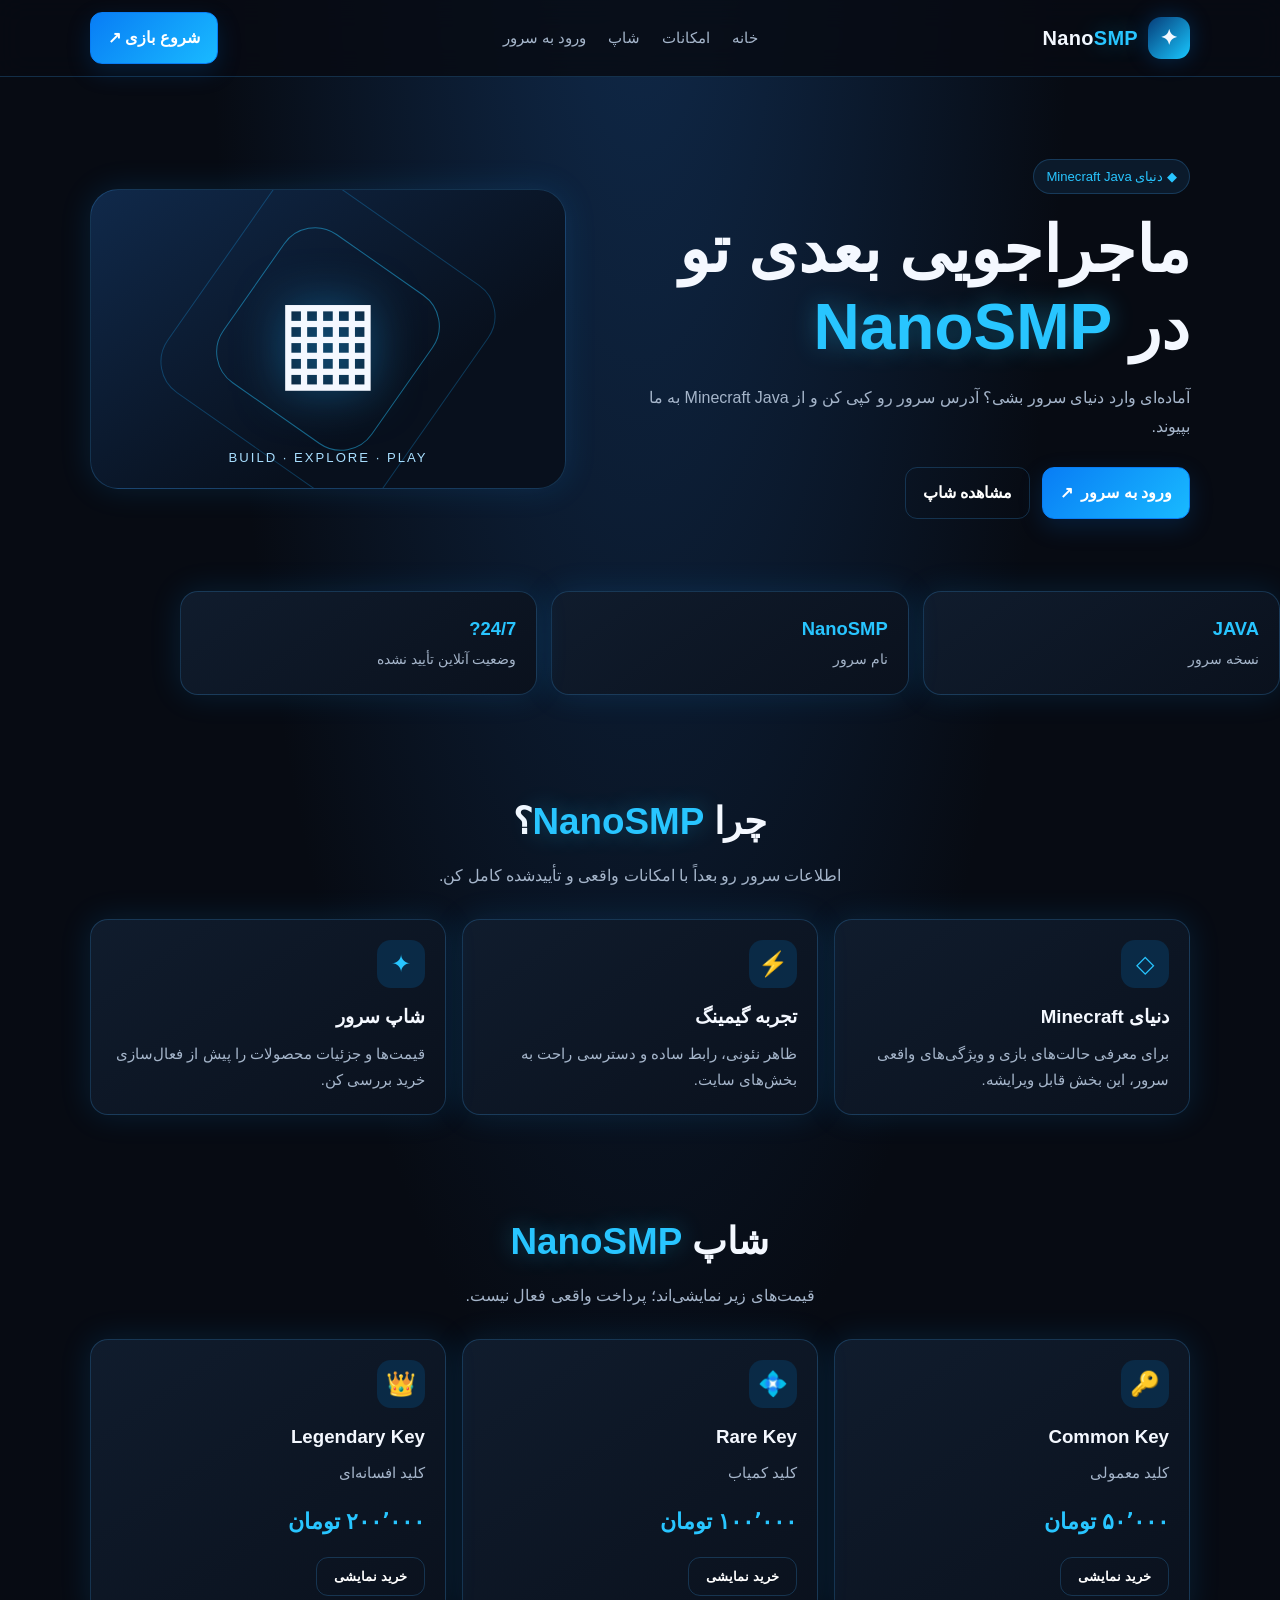
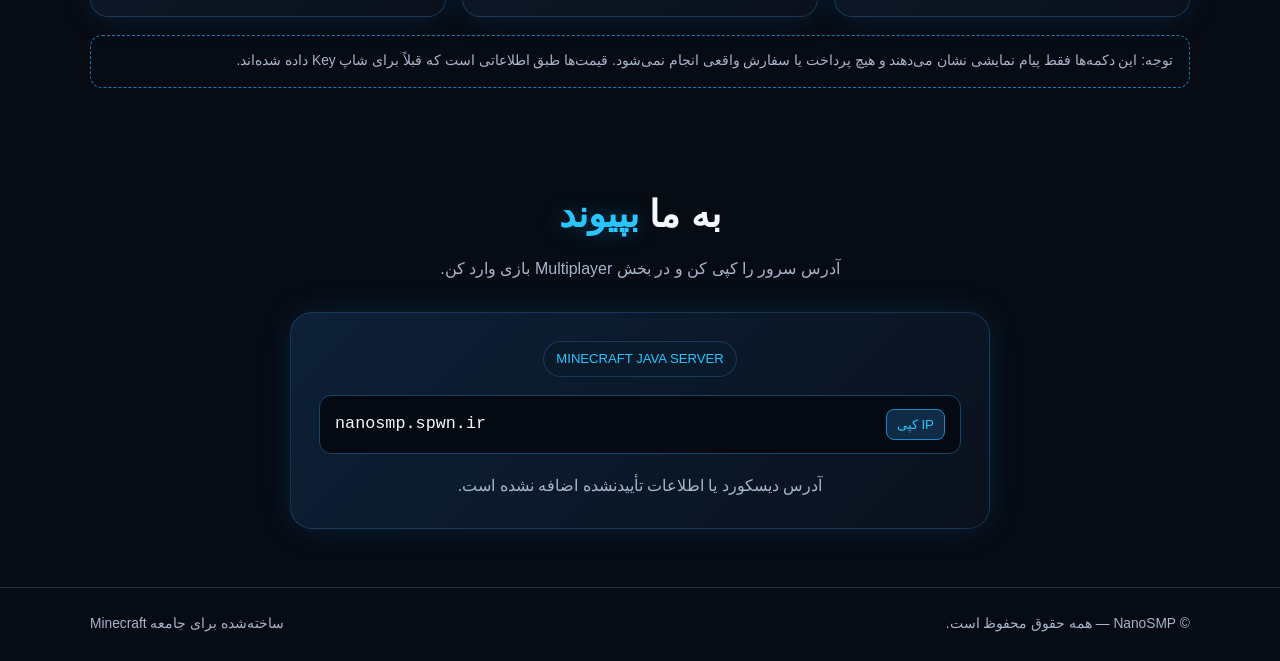
==== nanosmp-neon-index-1.html @ 0f8dd574 "Add files via upload" ====
<!doctype html>
<html lang="fa" dir="rtl">
<head>
  <meta charset="utf-8">
  <meta name="viewport" content="width=device-width, initial-scale=1">
  <meta name="theme-color" content="#080d18">
  <title>NanoSMP | Minecraft Server</title>
  <meta name="description" content="وب‌سایت رسمی سرور Minecraft NanoSMP">
  <!-- اگر کد تأیید Google Search Console در نسخه قبلی است، آن را از نسخه قبلی حفظ کن. -->
  <style>
    :root{--bg:#070b13;--panel:#0d1524;--panel2:#101d30;--cyan:#28c5ff;--blue:#087df5;--text:#f4f8ff;--muted:#a5b5ca;--line:rgba(67,174,255,.22);--glow:0 0 32px rgba(20,157,255,.14)}
    *{box-sizing:border-box}
    html{scroll-behavior:smooth}
    body{margin:0;background:radial-gradient(ellipse at 50% -10%,#102b4d 0,transparent 48%),var(--bg);color:var(--text);font-family:Tahoma,Arial,sans-serif;line-height:1.8}
    a{color:inherit;text-decoration:none}
    .wrap{width:min(1100px,92%);margin:auto}
    header{position:sticky;top:0;z-index:10;background:rgba(7,11,19,.86);backdrop-filter:blur(14px);border-bottom:1px solid var(--line)}
    nav{display:flex;align-items:center;justify-content:space-between;gap:18px;min-height:76px}
    .brand{display:flex;align-items:center;gap:10px;font-weight:900;font-size:1.25rem;letter-spacing:.3px}
    .logo{display:grid;place-items:center;width:42px;height:42px;border-radius:13px;background:linear-gradient(135deg,#073d79,#18c7ff);box-shadow:0 0 22px #087df544;font-size:1.3rem}
    .links{display:flex;align-items:center;gap:22px;color:var(--muted);font-size:.92rem}
    .links a:hover{color:var(--cyan)}
    .btn{display:inline-flex;align-items:center;justify-content:center;gap:8px;border:1px solid var(--blue);border-radius:12px;padding:11px 17px;font-weight:800;cursor:pointer;transition:.2s;background:linear-gradient(135deg,#087df5,#19baff);color:white;box-shadow:0 8px 24px #087df52b}
    .btn:hover{transform:translateY(-2px);filter:brightness(1.12)}
    .btn.alt{background:transparent;box-shadow:none;border-color:var(--line)}
    .hero{padding:76px 0 62px;display:grid;grid-template-columns:1.1fr .9fr;align-items:center;gap:42px;min-height:510px}
    .eyebrow{display:inline-flex;align-items:center;gap:8px;border:1px solid var(--line);border-radius:999px;padding:5px 12px;color:var(--cyan);font-size:.82rem;background:#0b1a2b}
    h1{font-size:clamp(2.3rem,5vw,4.4rem);line-height:1.2;margin:18px 0}
    .neon{color:var(--cyan);text-shadow:0 0 24px #28c5ff55}
    .lead{color:var(--muted);max-width:580px;margin:0 0 25px}
    .actions{display:flex;flex-wrap:wrap;gap:12px}
    .scene{min-height:300px;position:relative;display:grid;place-items:center;border:1px solid var(--line);border-radius:28px;overflow:hidden;background:linear-gradient(145deg,#10294a,#08101d 68%);box-shadow:var(--glow)}
    .scene:before,.scene:after{content:"";position:absolute;border:1px solid #1daeff44;transform:rotate(35deg);width:260px;height:260px;border-radius:38px}
    .scene:after{width:180px;height:180px;transform:rotate(35deg);border-color:#28c5ff77}
    .cube{font-size:7rem;filter:drop-shadow(0 0 24px #1baeff88);z-index:1;animation:float 4s ease-in-out infinite}
    .scene-label{position:absolute;bottom:18px;left:18px;right:18px;text-align:center;color:#a9dfff;font-size:.82rem;letter-spacing:2px}
    @keyframes float{50%{transform:translateY(-10px)}}
    .stats{display:grid;grid-template-columns:repeat(3,1fr);gap:14px;margin:4px 0 58px}
    .stat,.card{background:linear-gradient(145deg,#101c2d,#0a111d);border:1px solid var(--line);border-radius:18px;padding:20px;box-shadow:var(--glow)}
    .stat strong{display:block;color:var(--cyan);font-size:1.15rem}
    .stat span{font-size:.85rem;color:var(--muted)}
    section{padding:36px 0 58px}
    .section-head{text-align:center;margin:0 auto 28px;max-width:650px}
    .section-head h2{font-size:clamp(1.6rem,3vw,2.3rem);margin:0 0 7px}
    .section-head p{color:var(--muted);margin:0}
    .grid{display:grid;grid-template-columns:repeat(3,1fr);gap:16px}
    .card .icon{width:48px;height:48px;display:grid;place-items:center;border-radius:14px;background:#0a2a46;color:var(--cyan);font-size:1.5rem;margin-bottom:12px}
    .card h3{margin:0 0 7px}
    .card p{margin:0;color:var(--muted);font-size:.92rem}
    .price{font-size:1.4rem;color:var(--cyan);font-weight:900;margin:15px 0}
    .note{margin-top:18px;padding:13px 16px;border:1px dashed #1979b9;border-radius:12px;color:var(--muted);font-size:.86rem}
    .server-box{max-width:700px;margin:auto;text-align:center;background:linear-gradient(135deg,#0d2037,#0a111d);border:1px solid var(--line);border-radius:22px;padding:28px;box-shadow:var(--glow)}
    .ip{direction:ltr;display:flex;align-items:center;justify-content:space-between;gap:12px;margin:18px 0;padding:13px 15px;background:#050a12;border:1px solid #17456a;border-radius:12px;font-family:monospace;font-size:1.05rem}
    .ip button{background:#102b45;border:1px solid #1c8ac8;color:var(--cyan);border-radius:8px;padding:7px 10px;cursor:pointer}
    footer{border-top:1px solid var(--line);padding:24px 0;color:var(--muted);font-size:.86rem}
    .footer-row{display:flex;justify-content:space-between;gap:14px;flex-wrap:wrap}
    #toast{position:fixed;bottom:20px;left:50%;transform:translateX(-50%);background:#102b45;border:1px solid #28c5ff;color:white;border-radius:10px;padding:9px 15px;opacity:0;pointer-events:none;transition:.2s}
    #toast.show{opacity:1}
    @media(max-width:760px){.links{gap:12px;font-size:.82rem}.nav-cta{display:none}.hero{grid-template-columns:1fr;padding-top:48px;gap:26px}.scene{min-height:230px}.grid{grid-template-columns:1fr}.stats{gap:8px}.stat{padding:13px 10px;text-align:center}.stat span{font-size:.76rem}.ip{font-size:.9rem}}
    @media(max-width:430px){.links a:nth-child(2){display:none}.brand{font-size:1.05rem}.hero{padding-top:35px}}
  </style>
</head>
<body>
<header>
  <nav class="wrap" aria-label="منوی اصلی">
    <a class="brand" href="#home"><span class="logo">✦</span><span>Nano<span class="neon">SMP</span></span></a>
    <div class="links">
      <a href="#home">خانه</a><a href="#features">امکانات</a><a href="#shop">شاپ</a><a href="#join">ورود به سرور</a>
    </div>
    <a class="btn nav-cta" href="#join">شروع بازی ↗</a>
  </nav>
</header>

<main id="home">
  <div class="wrap hero">
    <div>
      <span class="eyebrow">◆ دنیای Minecraft Java</span>
      <h1>ماجراجویی بعدی تو<br>در <span class="neon">NanoSMP</span></h1>
      <p class="lead">آماده‌ای وارد دنیای سرور بشی؟ آدرس سرور رو کپی کن و از Minecraft Java به ما بپیوند.</p>
      <div class="actions"><a class="btn" href="#join">ورود به سرور <span>↗</span></a><a class="btn alt" href="#shop">مشاهده شاپ</a></div>
    </div>
    <div class="scene" aria-label="طرح گرافیکی مکعبی">
      <div class="cube">▦</div>
      <div class="scene-label">BUILD · EXPLORE · PLAY</div>
    </div>
  </div>

  <div class="wrap stats">
    <div class="stat"><strong>JAVA</strong><span>نسخه سرور</span></div>
    <div class="stat"><strong> NanoSMP </strong><span>نام سرور</span></div>
    <div class="stat"><strong>24/7?</strong><span>وضعیت آنلاین تأیید نشده</span></div>
  </div>

  <section id="features">
    <div class="wrap">
      <div class="section-head"><h2>چرا <span class="neon">NanoSMP</span>؟</h2><p>اطلاعات سرور رو بعداً با امکانات واقعی و تأییدشده کامل کن.</p></div>
      <div class="grid">
        <article class="card"><div class="icon">◇</div><h3>دنیای Minecraft</h3><p>برای معرفی حالت‌های بازی و ویژگی‌های واقعی سرور، این بخش قابل ویرایشه.</p></article>
        <article class="card"><div class="icon">⚡</div><h3>تجربه گیمینگ</h3><p>ظاهر نئونی، رابط ساده و دسترسی راحت به بخش‌های سایت.</p></article>
        <article class="card"><div class="icon">✦</div><h3>شاپ سرور</h3><p>قیمت‌ها و جزئیات محصولات را پیش از فعال‌سازی خرید بررسی کن.</p></article>
      </div>
    </div>
  </section>

  <section id="shop">
    <div class="wrap">
      <div class="section-head"><h2>شاپ <span class="neon">NanoSMP</span></h2><p>قیمت‌های زیر نمایشی‌اند؛ پرداخت واقعی فعال نیست.</p></div>
      <div class="grid">
        <article class="card"><div class="icon">🔑</div><h3>Common Key</h3><p>کلید معمولی</p><div class="price">۵۰٬۰۰۰ تومان</div><button class="btn alt demo-buy" type="button">خرید نمایشی</button></article>
        <article class="card"><div class="icon">💠</div><h3>Rare Key</h3><p>کلید کمیاب</p><div class="price">۱۰۰٬۰۰۰ تومان</div><button class="btn alt demo-buy" type="button">خرید نمایشی</button></article>
        <article class="card"><div class="icon">👑</div><h3>Legendary Key</h3><p>کلید افسانه‌ای</p><div class="price">۲۰۰٬۰۰۰ تومان</div><button class="btn alt demo-buy" type="button">خرید نمایشی</button></article>
      </div>
      <div class="note">توجه: این دکمه‌ها فقط پیام نمایشی نشان می‌دهند و هیچ پرداخت یا سفارش واقعی انجام نمی‌شود. قیمت‌ها طبق اطلاعاتی است که قبلاً برای شاپ Key داده شده‌اند.</div>
    </div>
  </section>

  <section id="join">
    <div class="wrap">
      <div class="section-head"><h2>به ما <span class="neon">بپیوند</span></h2><p>آدرس سرور را کپی کن و در بخش Multiplayer بازی وارد کن.</p></div>
      <div class="server-box">
        <div class="eyebrow">MINECRAFT JAVA SERVER</div>
        <div class="ip"><span id="server-ip">nanosmp.spwn.ir</span><button id="copy-ip" type="button">کپی IP</button></div>
        <p style="color:var(--muted);margin:0">آدرس دیسکورد یا اطلاعات تأییدنشده اضافه نشده است.</p>
      </div>
    </div>
  </section>
</main>

<footer><div class="wrap footer-row"><span>© NanoSMP — همه حقوق محفوظ است.</span><span>ساخته‌شده برای جامعه Minecraft</span></div></footer>
<div id="toast" role="status" aria-live="polite"></div>
<script>
  const toast = document.getElementById('toast');
  function showToast(message){toast.textContent=message;toast.classList.add('show');window.setTimeout(()=>toast.classList.remove('show'),2200);}
  document.getElementById('copy-ip').addEventListener('click', async ()=>{
    const ip=document.getElementById('server-ip').textContent.trim();
    try { await navigator.clipboard.writeText(ip); showToast('آدرس سرور کپی شد!'); }
    catch(e) { showToast('آدرس سرور: '+ip); }
  });
  document.querySelectorAll('.demo-buy').forEach(button=>button.addEventListener('click',()=>showToast('خرید فعلاً نمایشی است و پرداختی انجام نمی‌شود.')));
</script>
</body>
</html>
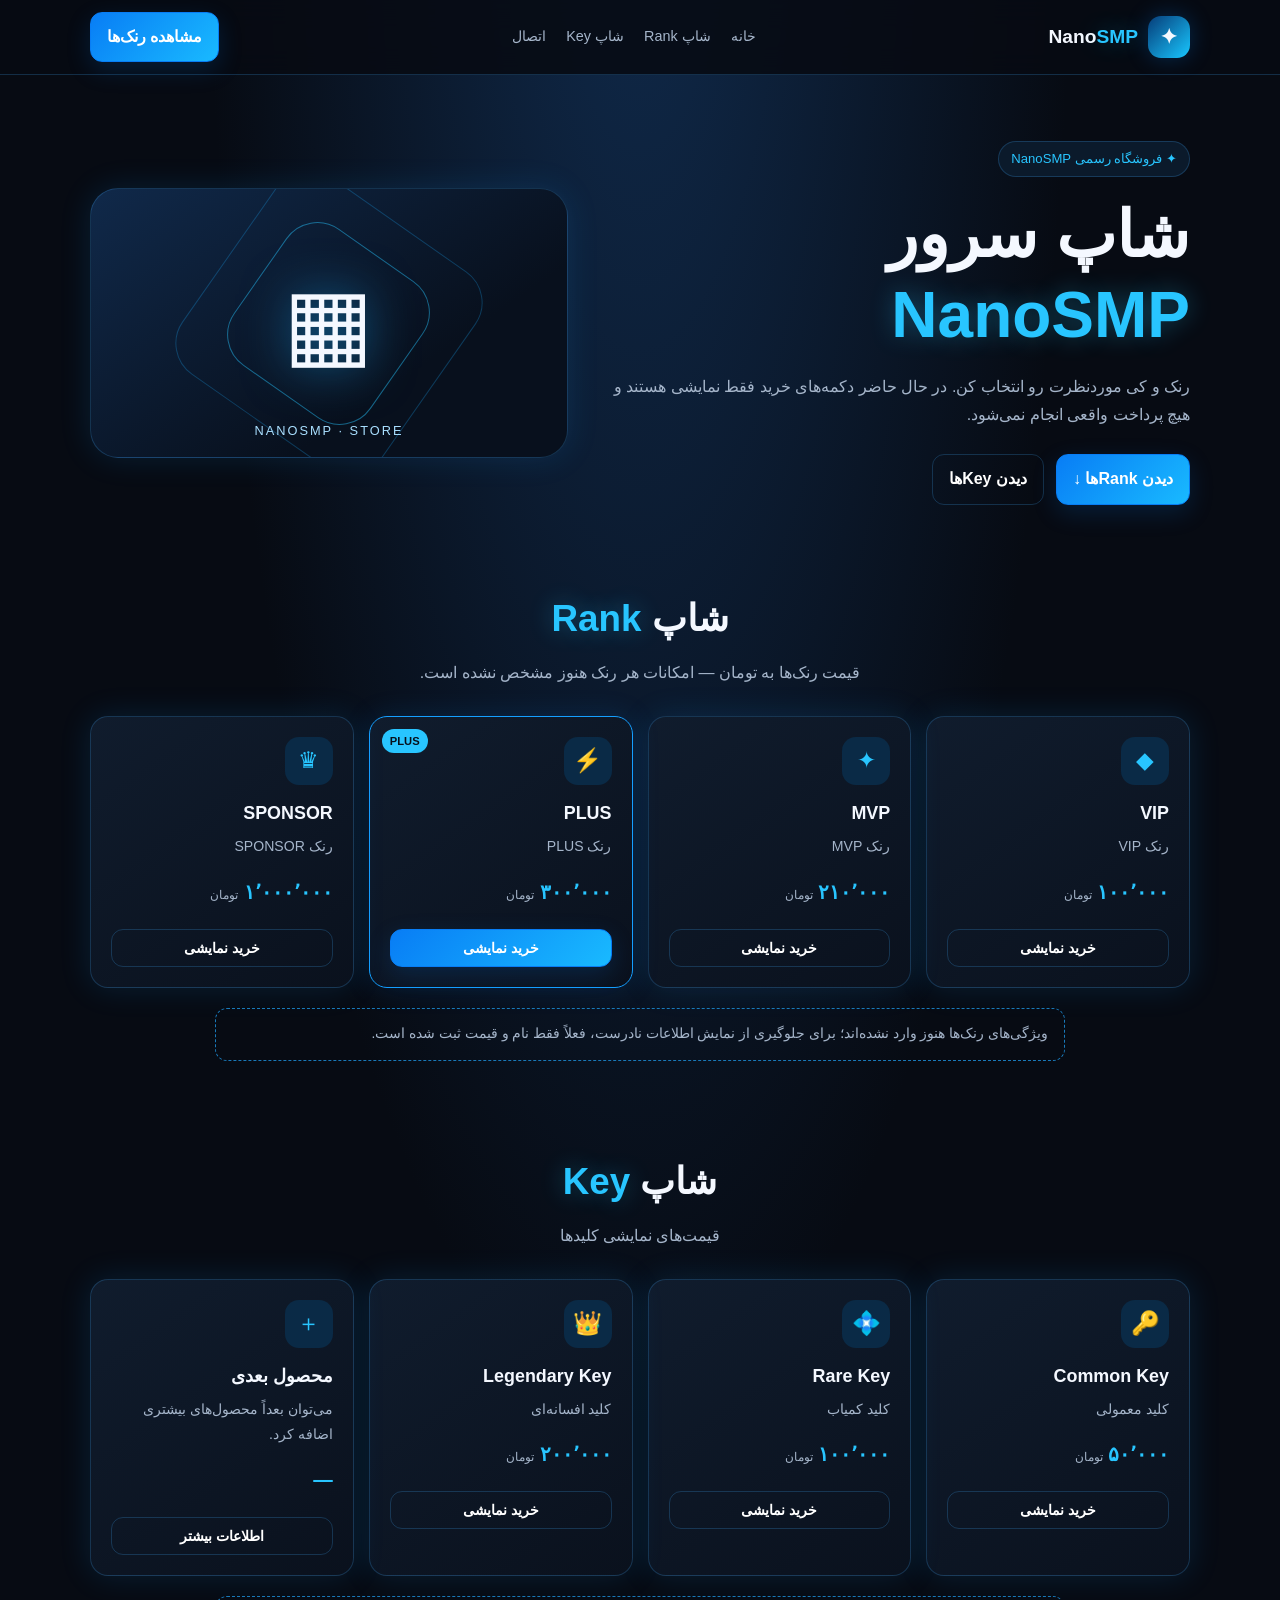
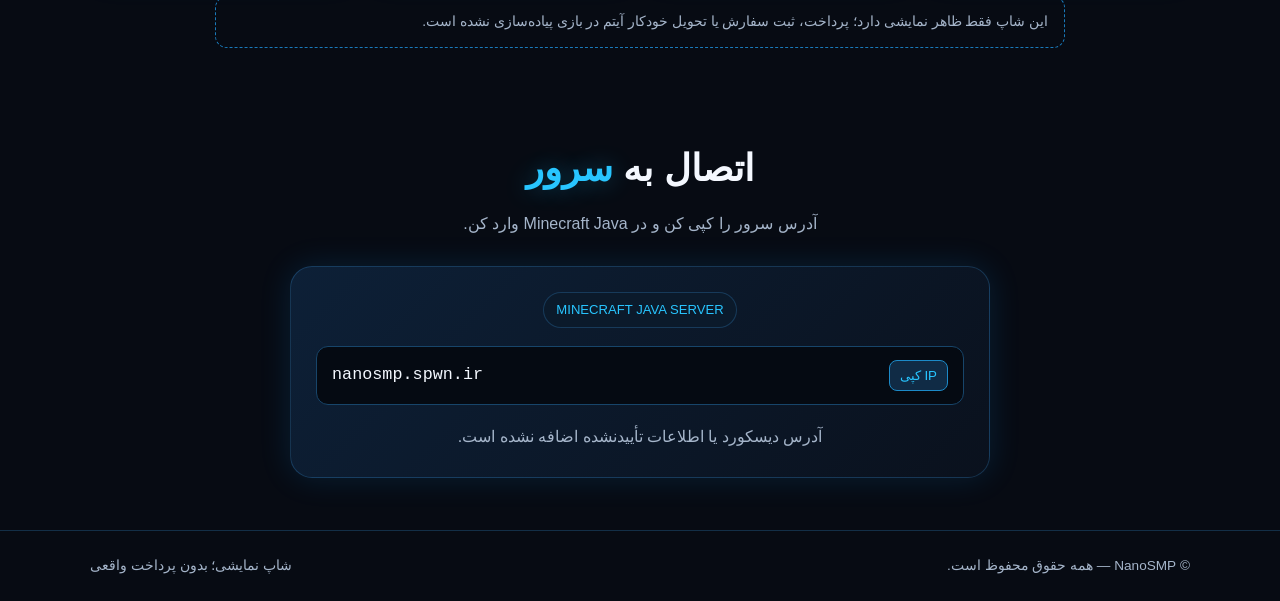
==== commit 788fd7b6: "Update nanosmp-neon-index-1.html" ====
--- a/nanosmp-neon-index-1.html
+++ b/nanosmp-neon-index-1.html
@@ -4,139 +4,103 @@
   <meta charset="utf-8">
   <meta name="viewport" content="width=device-width, initial-scale=1">
   <meta name="theme-color" content="#080d18">
-  <title>NanoSMP | Minecraft Server</title>
-  <meta name="description" content="وب‌سایت رسمی سرور Minecraft NanoSMP">
-  <!-- اگر کد تأیید Google Search Console در نسخه قبلی است، آن را از نسخه قبلی حفظ کن. -->
+  <title>شاپ NanoSMP | Rank & Key</title>
+  <meta name="description" content="شاپ نمایشی سرور Minecraft NanoSMP">
+  <!-- مهم: اگر متا تگ تأیید Google Search Console در نسخه فعلی‌ات وجود دارد، آن را هم در این فایل نگه دار. -->
   <style>
     :root{--bg:#070b13;--panel:#0d1524;--panel2:#101d30;--cyan:#28c5ff;--blue:#087df5;--text:#f4f8ff;--muted:#a5b5ca;--line:rgba(67,174,255,.22);--glow:0 0 32px rgba(20,157,255,.14)}
-    *{box-sizing:border-box}
-    html{scroll-behavior:smooth}
+    *{box-sizing:border-box}html{scroll-behavior:smooth}
     body{margin:0;background:radial-gradient(ellipse at 50% -10%,#102b4d 0,transparent 48%),var(--bg);color:var(--text);font-family:Tahoma,Arial,sans-serif;line-height:1.8}
-    a{color:inherit;text-decoration:none}
-    .wrap{width:min(1100px,92%);margin:auto}
-    header{position:sticky;top:0;z-index:10;background:rgba(7,11,19,.86);backdrop-filter:blur(14px);border-bottom:1px solid var(--line)}
-    nav{display:flex;align-items:center;justify-content:space-between;gap:18px;min-height:76px}
-    .brand{display:flex;align-items:center;gap:10px;font-weight:900;font-size:1.25rem;letter-spacing:.3px}
-    .logo{display:grid;place-items:center;width:42px;height:42px;border-radius:13px;background:linear-gradient(135deg,#073d79,#18c7ff);box-shadow:0 0 22px #087df544;font-size:1.3rem}
-    .links{display:flex;align-items:center;gap:22px;color:var(--muted);font-size:.92rem}
-    .links a:hover{color:var(--cyan)}
-    .btn{display:inline-flex;align-items:center;justify-content:center;gap:8px;border:1px solid var(--blue);border-radius:12px;padding:11px 17px;font-weight:800;cursor:pointer;transition:.2s;background:linear-gradient(135deg,#087df5,#19baff);color:white;box-shadow:0 8px 24px #087df52b}
-    .btn:hover{transform:translateY(-2px);filter:brightness(1.12)}
-    .btn.alt{background:transparent;box-shadow:none;border-color:var(--line)}
-    .hero{padding:76px 0 62px;display:grid;grid-template-columns:1.1fr .9fr;align-items:center;gap:42px;min-height:510px}
+    a{color:inherit;text-decoration:none}.wrap{width:min(1100px,92%);margin:auto}
+    header{position:sticky;top:0;z-index:10;background:rgba(7,11,19,.88);backdrop-filter:blur(14px);border-bottom:1px solid var(--line)}
+    nav{display:flex;align-items:center;justify-content:space-between;gap:18px;min-height:74px}
+    .brand{display:flex;align-items:center;gap:10px;font-weight:900;font-size:1.2rem}.logo{display:grid;place-items:center;width:42px;height:42px;border-radius:13px;background:linear-gradient(135deg,#073d79,#18c7ff);box-shadow:0 0 22px #087df544;font-size:1.3rem}
+    .links{display:flex;align-items:center;gap:20px;color:var(--muted);font-size:.9rem}.links a:hover{color:var(--cyan)}
+    .btn{display:inline-flex;align-items:center;justify-content:center;gap:8px;border:1px solid var(--blue);border-radius:12px;padding:10px 16px;font-weight:800;cursor:pointer;transition:.2s;background:linear-gradient(135deg,#087df5,#19baff);color:white;box-shadow:0 8px 24px #087df52b;font-family:inherit}
+    .btn:hover{transform:translateY(-2px);filter:brightness(1.1)}.btn.alt{background:transparent;box-shadow:none;border-color:var(--line)}
+    .hero{padding:66px 0 45px;display:grid;grid-template-columns:1.1fr .9fr;align-items:center;gap:38px}
     .eyebrow{display:inline-flex;align-items:center;gap:8px;border:1px solid var(--line);border-radius:999px;padding:5px 12px;color:var(--cyan);font-size:.82rem;background:#0b1a2b}
-    h1{font-size:clamp(2.3rem,5vw,4.4rem);line-height:1.2;margin:18px 0}
-    .neon{color:var(--cyan);text-shadow:0 0 24px #28c5ff55}
-    .lead{color:var(--muted);max-width:580px;margin:0 0 25px}
-    .actions{display:flex;flex-wrap:wrap;gap:12px}
-    .scene{min-height:300px;position:relative;display:grid;place-items:center;border:1px solid var(--line);border-radius:28px;overflow:hidden;background:linear-gradient(145deg,#10294a,#08101d 68%);box-shadow:var(--glow)}
-    .scene:before,.scene:after{content:"";position:absolute;border:1px solid #1daeff44;transform:rotate(35deg);width:260px;height:260px;border-radius:38px}
-    .scene:after{width:180px;height:180px;transform:rotate(35deg);border-color:#28c5ff77}
-    .cube{font-size:7rem;filter:drop-shadow(0 0 24px #1baeff88);z-index:1;animation:float 4s ease-in-out infinite}
-    .scene-label{position:absolute;bottom:18px;left:18px;right:18px;text-align:center;color:#a9dfff;font-size:.82rem;letter-spacing:2px}
-    @keyframes float{50%{transform:translateY(-10px)}}
-    .stats{display:grid;grid-template-columns:repeat(3,1fr);gap:14px;margin:4px 0 58px}
-    .stat,.card{background:linear-gradient(145deg,#101c2d,#0a111d);border:1px solid var(--line);border-radius:18px;padding:20px;box-shadow:var(--glow)}
-    .stat strong{display:block;color:var(--cyan);font-size:1.15rem}
-    .stat span{font-size:.85rem;color:var(--muted)}
-    section{padding:36px 0 58px}
-    .section-head{text-align:center;margin:0 auto 28px;max-width:650px}
-    .section-head h2{font-size:clamp(1.6rem,3vw,2.3rem);margin:0 0 7px}
-    .section-head p{color:var(--muted);margin:0}
-    .grid{display:grid;grid-template-columns:repeat(3,1fr);gap:16px}
-    .card .icon{width:48px;height:48px;display:grid;place-items:center;border-radius:14px;background:#0a2a46;color:var(--cyan);font-size:1.5rem;margin-bottom:12px}
-    .card h3{margin:0 0 7px}
-    .card p{margin:0;color:var(--muted);font-size:.92rem}
-    .price{font-size:1.4rem;color:var(--cyan);font-weight:900;margin:15px 0}
-    .note{margin-top:18px;padding:13px 16px;border:1px dashed #1979b9;border-radius:12px;color:var(--muted);font-size:.86rem}
-    .server-box{max-width:700px;margin:auto;text-align:center;background:linear-gradient(135deg,#0d2037,#0a111d);border:1px solid var(--line);border-radius:22px;padding:28px;box-shadow:var(--glow)}
-    .ip{direction:ltr;display:flex;align-items:center;justify-content:space-between;gap:12px;margin:18px 0;padding:13px 15px;background:#050a12;border:1px solid #17456a;border-radius:12px;font-family:monospace;font-size:1.05rem}
-    .ip button{background:#102b45;border:1px solid #1c8ac8;color:var(--cyan);border-radius:8px;padding:7px 10px;cursor:pointer}
-    footer{border-top:1px solid var(--line);padding:24px 0;color:var(--muted);font-size:.86rem}
-    .footer-row{display:flex;justify-content:space-between;gap:14px;flex-wrap:wrap}
-    #toast{position:fixed;bottom:20px;left:50%;transform:translateX(-50%);background:#102b45;border:1px solid #28c5ff;color:white;border-radius:10px;padding:9px 15px;opacity:0;pointer-events:none;transition:.2s}
-    #toast.show{opacity:1}
-    @media(max-width:760px){.links{gap:12px;font-size:.82rem}.nav-cta{display:none}.hero{grid-template-columns:1fr;padding-top:48px;gap:26px}.scene{min-height:230px}.grid{grid-template-columns:1fr}.stats{gap:8px}.stat{padding:13px 10px;text-align:center}.stat span{font-size:.76rem}.ip{font-size:.9rem}}
-    @media(max-width:430px){.links a:nth-child(2){display:none}.brand{font-size:1.05rem}.hero{padding-top:35px}}
+    h1{font-size:clamp(2.25rem,5vw,4rem);line-height:1.25;margin:18px 0}.neon{color:var(--cyan);text-shadow:0 0 24px #28c5ff55}
+    .lead{color:var(--muted);max-width:580px;margin:0 0 24px}.actions{display:flex;flex-wrap:wrap;gap:12px}
+    .scene{min-height:270px;position:relative;display:grid;place-items:center;border:1px solid var(--line);border-radius:28px;overflow:hidden;background:linear-gradient(145deg,#10294a,#08101d 68%);box-shadow:var(--glow)}
+    .scene:before,.scene:after{content:"";position:absolute;border:1px solid #1daeff44;transform:rotate(35deg);width:240px;height:240px;border-radius:38px}.scene:after{width:165px;height:165px;border-color:#28c5ff77}
+    .cube{font-size:6rem;filter:drop-shadow(0 0 24px #1baeff88);z-index:1;animation:float 4s ease-in-out infinite}.scene-label{position:absolute;bottom:15px;text-align:center;color:#a9dfff;font-size:.8rem;letter-spacing:2px}
+    @keyframes float{50%{transform:translateY(-9px)}}
+    section{padding:36px 0 52px}.section-head{text-align:center;margin:0 auto 28px;max-width:680px}.section-head h2{font-size:clamp(1.6rem,3vw,2.3rem);margin:0 0 7px}.section-head p{color:var(--muted);margin:0}
+    .grid{display:grid;grid-template-columns:repeat(4,minmax(0,1fr));gap:15px}.card{position:relative;display:flex;flex-direction:column;background:linear-gradient(145deg,#101c2d,#0a111d);border:1px solid var(--line);border-radius:18px;padding:20px;box-shadow:var(--glow);min-width:0;transition:transform .2s,border-color .2s}
+    .card:hover{transform:translateY(-4px);border-color:#28c5ff88}.icon{width:48px;height:48px;display:grid;place-items:center;border-radius:14px;background:#0a2a46;color:var(--cyan);font-size:1.45rem;margin-bottom:12px}
+    .card h3{margin:0 0 5px;font-size:1.12rem}.card p{margin:0;color:var(--muted);font-size:.88rem}.price{font-size:1.22rem;color:var(--cyan);font-weight:900;margin:15px 0 4px}.price small{font-size:.75rem;color:var(--muted);font-weight:400}
+    .card .btn{margin-top:15px;width:100%;font-size:.9rem}.featured{border-color:#159fff;box-shadow:0 0 28px #087df526}.tag{position:absolute;top:12px;left:12px;font-size:.7rem;color:#07101b;background:var(--cyan);border-radius:999px;padding:2px 8px;font-weight:900}
+    .notice{margin:20px auto 0;padding:13px 16px;border:1px dashed #1979b9;border-radius:12px;color:var(--muted);font-size:.86rem;max-width:850px}
+    .server-box{max-width:700px;margin:auto;text-align:center;background:linear-gradient(135deg,#0d2037,#0a111d);border:1px solid var(--line);border-radius:22px;padding:25px;box-shadow:var(--glow)}
+    .ip{direction:ltr;display:flex;align-items:center;justify-content:space-between;gap:12px;margin:18px 0;padding:13px 15px;background:#050a12;border:1px solid #17456a;border-radius:12px;font-family:monospace;font-size:1.05rem}.ip button{background:#102b45;border:1px solid #1c8ac8;color:var(--cyan);border-radius:8px;padding:7px 10px;cursor:pointer}
+    footer{border-top:1px solid var(--line);padding:23px 0;color:var(--muted);font-size:.85rem}.footer-row{display:flex;justify-content:space-between;gap:14px;flex-wrap:wrap}
+    #toast{position:fixed;bottom:20px;left:50%;transform:translateX(-50%);background:#102b45;border:1px solid #28c5ff;color:white;border-radius:10px;padding:9px 15px;opacity:0;pointer-events:none;transition:.2s;z-index:30;max-width:90%;text-align:center}#toast.show{opacity:1}
+    @media(max-width:900px){.grid{grid-template-columns:repeat(2,minmax(0,1fr))}.hero{gap:22px}}
+    @media(max-width:700px){.links{gap:11px;font-size:.8rem}.nav-cta{display:none}.hero{grid-template-columns:1fr;padding-top:42px}.scene{min-height:220px}.grid{gap:10px}.card{padding:15px}.card h3{font-size:1rem}.price{font-size:1.08rem}}
+    @media(max-width:430px){.brand{font-size:1rem}.links a:nth-child(2){display:none}.grid{grid-template-columns:1fr 1fr}.card{padding:12px}.card .btn{padding:9px 5px;font-size:.8rem}.price{font-size:1rem}.icon{width:42px;height:42px}}
   </style>
 </head>
 <body>
 <header>
   <nav class="wrap" aria-label="منوی اصلی">
     <a class="brand" href="#home"><span class="logo">✦</span><span>Nano<span class="neon">SMP</span></span></a>
-    <div class="links">
-      <a href="#home">خانه</a><a href="#features">امکانات</a><a href="#shop">شاپ</a><a href="#join">ورود به سرور</a>
-    </div>
-    <a class="btn nav-cta" href="#join">شروع بازی ↗</a>
+    <div class="links"><a href="#home">خانه</a><a href="#ranks">شاپ Rank</a><a href="#keys">شاپ Key</a><a href="#join">اتصال</a></div>
+    <a class="btn nav-cta" href="#ranks">مشاهده رنک‌ها</a>
   </nav>
 </header>
 
 <main id="home">
   <div class="wrap hero">
     <div>
-      <span class="eyebrow">◆ دنیای Minecraft Java</span>
-      <h1>ماجراجویی بعدی تو<br>در <span class="neon">NanoSMP</span></h1>
-      <p class="lead">آماده‌ای وارد دنیای سرور بشی؟ آدرس سرور رو کپی کن و از Minecraft Java به ما بپیوند.</p>
-      <div class="actions"><a class="btn" href="#join">ورود به سرور <span>↗</span></a><a class="btn alt" href="#shop">مشاهده شاپ</a></div>
+      <span class="eyebrow">✦ فروشگاه رسمی NanoSMP</span>
+      <h1>شاپ سرور<br><span class="neon">NanoSMP</span></h1>
+      <p class="lead">رنک و کی موردنظرت رو انتخاب کن. در حال حاضر دکمه‌های خرید فقط نمایشی هستند و هیچ پرداخت واقعی انجام نمی‌شود.</p>
+      <div class="actions"><a class="btn" href="#ranks">دیدن Rankها ↓</a><a class="btn alt" href="#keys">دیدن Keyها</a></div>
     </div>
-    <div class="scene" aria-label="طرح گرافیکی مکعبی">
-      <div class="cube">▦</div>
-      <div class="scene-label">BUILD · EXPLORE · PLAY</div>
-    </div>
+    <div class="scene" aria-label="طرح گرافیکی مکعبی"><div class="cube">▦</div><div class="scene-label">NANOSMP · STORE</div></div>
   </div>
 
-  <div class="wrap stats">
-    <div class="stat"><strong>JAVA</strong><span>نسخه سرور</span></div>
-    <div class="stat"><strong> NanoSMP </strong><span>نام سرور</span></div>
-    <div class="stat"><strong>24/7?</strong><span>وضعیت آنلاین تأیید نشده</span></div>
-  </div>
-
-  <section id="features">
+  <section id="ranks">
     <div class="wrap">
-      <div class="section-head"><h2>چرا <span class="neon">NanoSMP</span>؟</h2><p>اطلاعات سرور رو بعداً با امکانات واقعی و تأییدشده کامل کن.</p></div>
+      <div class="section-head"><h2>شاپ <span class="neon">Rank</span></h2><p>قیمت رنک‌ها به تومان — امکانات هر رنک هنوز مشخص نشده است.</p></div>
       <div class="grid">
-        <article class="card"><div class="icon">◇</div><h3>دنیای Minecraft</h3><p>برای معرفی حالت‌های بازی و ویژگی‌های واقعی سرور، این بخش قابل ویرایشه.</p></article>
-        <article class="card"><div class="icon">⚡</div><h3>تجربه گیمینگ</h3><p>ظاهر نئونی، رابط ساده و دسترسی راحت به بخش‌های سایت.</p></article>
-        <article class="card"><div class="icon">✦</div><h3>شاپ سرور</h3><p>قیمت‌ها و جزئیات محصولات را پیش از فعال‌سازی خرید بررسی کن.</p></article>
+        <article class="card"><div class="icon">◆</div><h3>VIP</h3><p>رنک VIP</p><div class="price">۱۰۰٬۰۰۰ <small>تومان</small></div><button class="btn alt demo-buy" data-item="VIP" type="button">خرید نمایشی</button></article>
+        <article class="card"><div class="icon">✦</div><h3>MVP</h3><p>رنک MVP</p><div class="price">۲۱۰٬۰۰۰ <small>تومان</small></div><button class="btn alt demo-buy" data-item="MVP" type="button">خرید نمایشی</button></article>
+        <article class="card featured"><span class="tag">PLUS</span><div class="icon">⚡</div><h3>PLUS</h3><p>رنک PLUS</p><div class="price">۳۰۰٬۰۰۰ <small>تومان</small></div><button class="btn demo-buy" data-item="PLUS" type="button">خرید نمایشی</button></article>
+        <article class="card"><div class="icon">♛</div><h3>SPONSOR</h3><p>رنک SPONSOR</p><div class="price">۱٬۰۰۰٬۰۰۰ <small>تومان</small></div><button class="btn alt demo-buy" data-item="SPONSOR" type="button">خرید نمایشی</button></article>
       </div>
+      <div class="notice">ویژگی‌های رنک‌ها هنوز وارد نشده‌اند؛ برای جلوگیری از نمایش اطلاعات نادرست، فعلاً فقط نام و قیمت ثبت شده است.</div>
     </div>
   </section>
 
-  <section id="shop">
+  <section id="keys">
     <div class="wrap">
-      <div class="section-head"><h2>شاپ <span class="neon">NanoSMP</span></h2><p>قیمت‌های زیر نمایشی‌اند؛ پرداخت واقعی فعال نیست.</p></div>
+      <div class="section-head"><h2>شاپ <span class="neon">Key</span></h2><p>قیمت‌های نمایشی کلیدها</p></div>
       <div class="grid">
-        <article class="card"><div class="icon">🔑</div><h3>Common Key</h3><p>کلید معمولی</p><div class="price">۵۰٬۰۰۰ تومان</div><button class="btn alt demo-buy" type="button">خرید نمایشی</button></article>
-        <article class="card"><div class="icon">💠</div><h3>Rare Key</h3><p>کلید کمیاب</p><div class="price">۱۰۰٬۰۰۰ تومان</div><button class="btn alt demo-buy" type="button">خرید نمایشی</button></article>
-        <article class="card"><div class="icon">👑</div><h3>Legendary Key</h3><p>کلید افسانه‌ای</p><div class="price">۲۰۰٬۰۰۰ تومان</div><button class="btn alt demo-buy" type="button">خرید نمایشی</button></article>
+        <article class="card"><div class="icon">🔑</div><h3>Common Key</h3><p>کلید معمولی</p><div class="price">۵۰٬۰۰۰ <small>تومان</small></div><button class="btn alt demo-buy" data-item="Common Key" type="button">خرید نمایشی</button></article>
+        <article class="card"><div class="icon">💠</div><h3>Rare Key</h3><p>کلید کمیاب</p><div class="price">۱۰۰٬۰۰۰ <small>تومان</small></div><button class="btn alt demo-buy" data-item="Rare Key" type="button">خرید نمایشی</button></article>
+        <article class="card"><div class="icon">👑</div><h3>Legendary Key</h3><p>کلید افسانه‌ای</p><div class="price">۲۰۰٬۰۰۰ <small>تومان</small></div><button class="btn alt demo-buy" data-item="Legendary Key" type="button">خرید نمایشی</button></article>
+        <article class="card"><div class="icon">＋</div><h3>محصول بعدی</h3><p>می‌توان بعداً محصول‌های بیشتری اضافه کرد.</p><div class="price">—</div><button class="btn alt" type="button" onclick="showToast('برای افزودن محصول، اطلاعات آن را مشخص کن.')">اطلاعات بیشتر</button></article>
       </div>
-      <div class="note">توجه: این دکمه‌ها فقط پیام نمایشی نشان می‌دهند و هیچ پرداخت یا سفارش واقعی انجام نمی‌شود. قیمت‌ها طبق اطلاعاتی است که قبلاً برای شاپ Key داده شده‌اند.</div>
+      <div class="notice">این شاپ فقط ظاهر نمایشی دارد؛ پرداخت، ثبت سفارش یا تحویل خودکار آیتم در بازی پیاده‌سازی نشده است.</div>
     </div>
   </section>
 
   <section id="join">
     <div class="wrap">
-      <div class="section-head"><h2>به ما <span class="neon">بپیوند</span></h2><p>آدرس سرور را کپی کن و در بخش Multiplayer بازی وارد کن.</p></div>
-      <div class="server-box">
-        <div class="eyebrow">MINECRAFT JAVA SERVER</div>
-        <div class="ip"><span id="server-ip">nanosmp.spwn.ir</span><button id="copy-ip" type="button">کپی IP</button></div>
-        <p style="color:var(--muted);margin:0">آدرس دیسکورد یا اطلاعات تأییدنشده اضافه نشده است.</p>
-      </div>
+      <div class="section-head"><h2>اتصال به <span class="neon">سرور</span></h2><p>آدرس سرور را کپی کن و در Minecraft Java وارد کن.</p></div>
+      <div class="server-box"><div class="eyebrow">MINECRAFT JAVA SERVER</div><div class="ip"><span id="server-ip">nanosmp.spwn.ir</span><button id="copy-ip" type="button">کپی IP</button></div><p style="color:var(--muted);margin:0">آدرس دیسکورد یا اطلاعات تأییدنشده اضافه نشده است.</p></div>
     </div>
   </section>
 </main>
-
-<footer><div class="wrap footer-row"><span>© NanoSMP — همه حقوق محفوظ است.</span><span>ساخته‌شده برای جامعه Minecraft</span></div></footer>
+<footer><div class="wrap footer-row"><span>© NanoSMP — همه حقوق محفوظ است.</span><span>شاپ نمایشی؛ بدون پرداخت واقعی</span></div></footer>
 <div id="toast" role="status" aria-live="polite"></div>
 <script>
-  const toast = document.getElementById('toast');
-  function showToast(message){toast.textContent=message;toast.classList.add('show');window.setTimeout(()=>toast.classList.remove('show'),2200);}
-  document.getElementById('copy-ip').addEventListener('click', async ()=>{
-    const ip=document.getElementById('server-ip').textContent.trim();
-    try { await navigator.clipboard.writeText(ip); showToast('آدرس سرور کپی شد!'); }
-    catch(e) { showToast('آدرس سرور: '+ip); }
-  });
-  document.querySelectorAll('.demo-buy').forEach(button=>button.addEventListener('click',()=>showToast('خرید فعلاً نمایشی است و پرداختی انجام نمی‌شود.')));
+  const toast=document.getElementById('toast');
+  function showToast(message){toast.textContent=message;toast.classList.add('show');window.setTimeout(()=>toast.classList.remove('show'),2400);}
+  document.querySelectorAll('.demo-buy').forEach(button=>button.addEventListener('click',()=>showToast('خرید '+button.dataset.item+' فعلاً نمایشی است؛ پرداختی انجام نشد.')));
+  document.getElementById('copy-ip').addEventListener('click',async()=>{const ip=document.getElementById('server-ip').textContent.trim();try{await navigator.clipboard.writeText(ip);showToast('آدرس سرور کپی شد!')}catch(e){showToast('آدرس سرور: '+ip)}});
 </script>
 </body>
-</html>
+  </html>
